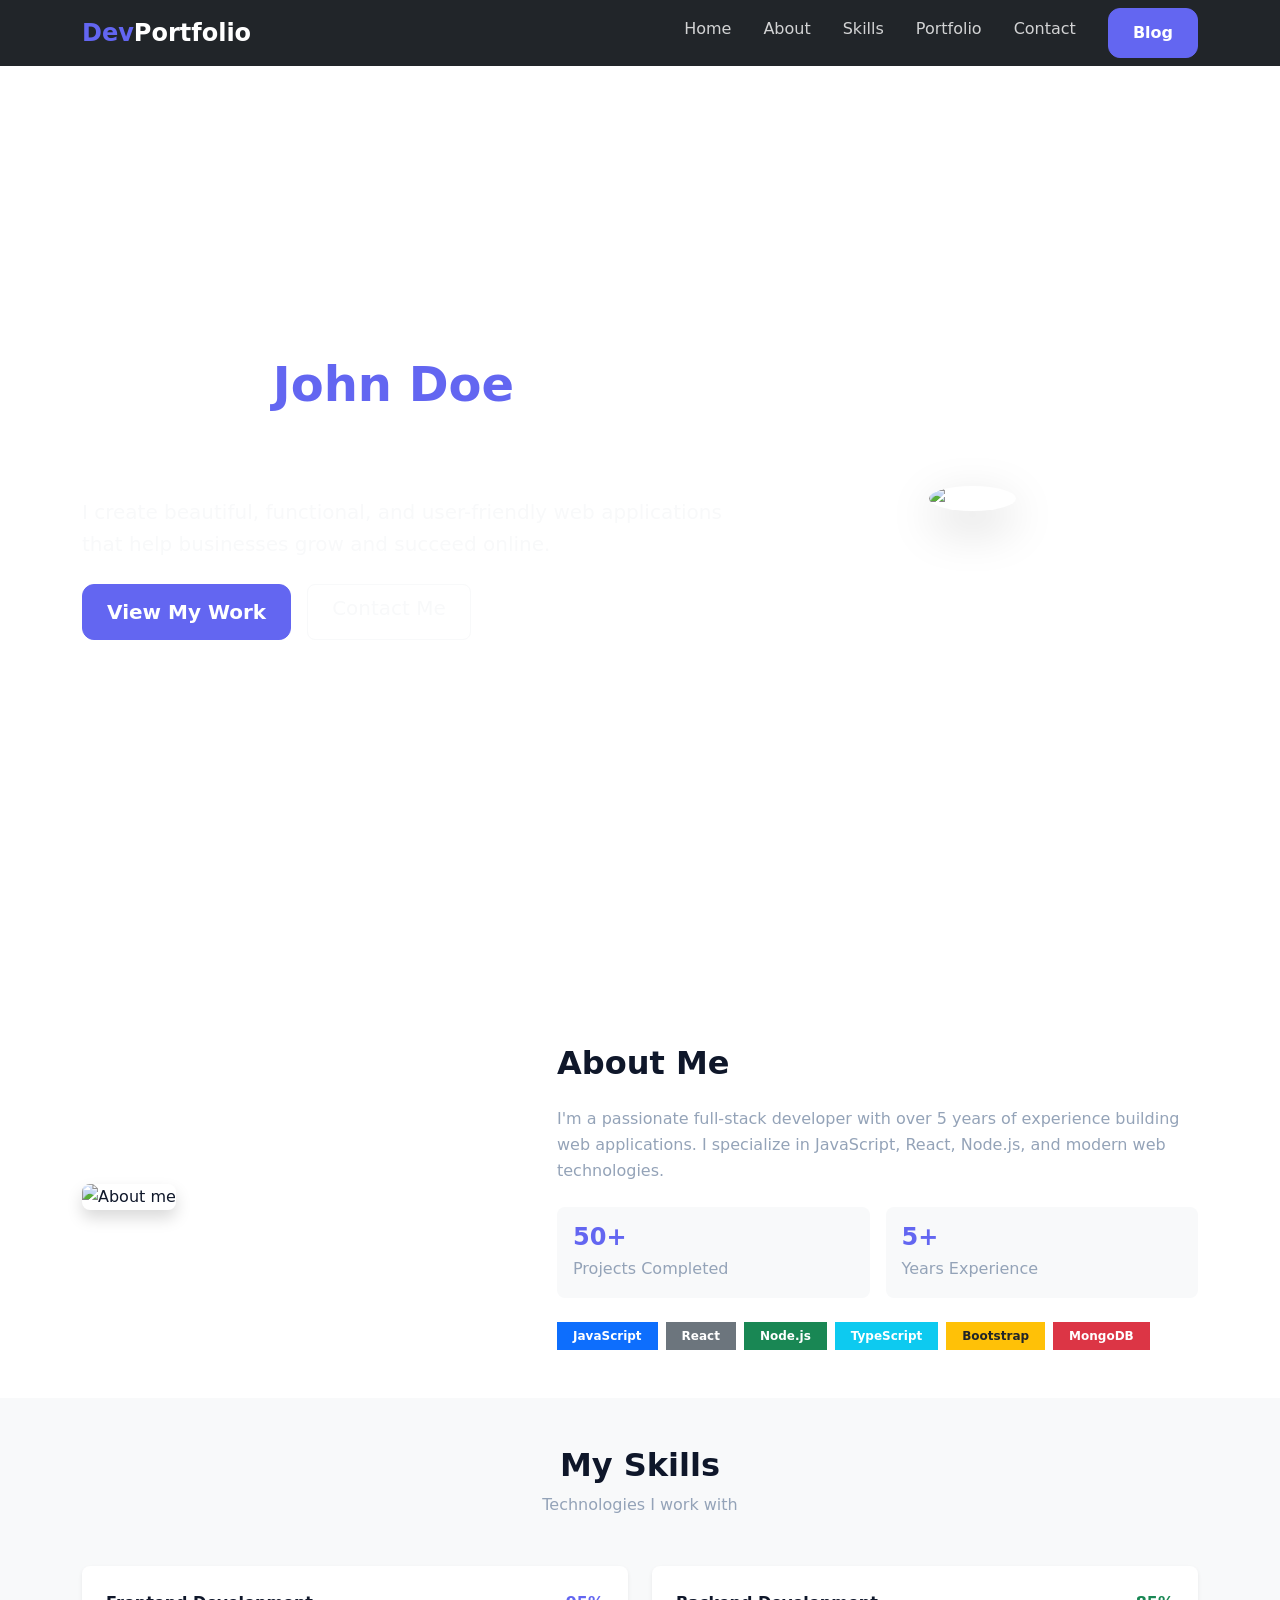
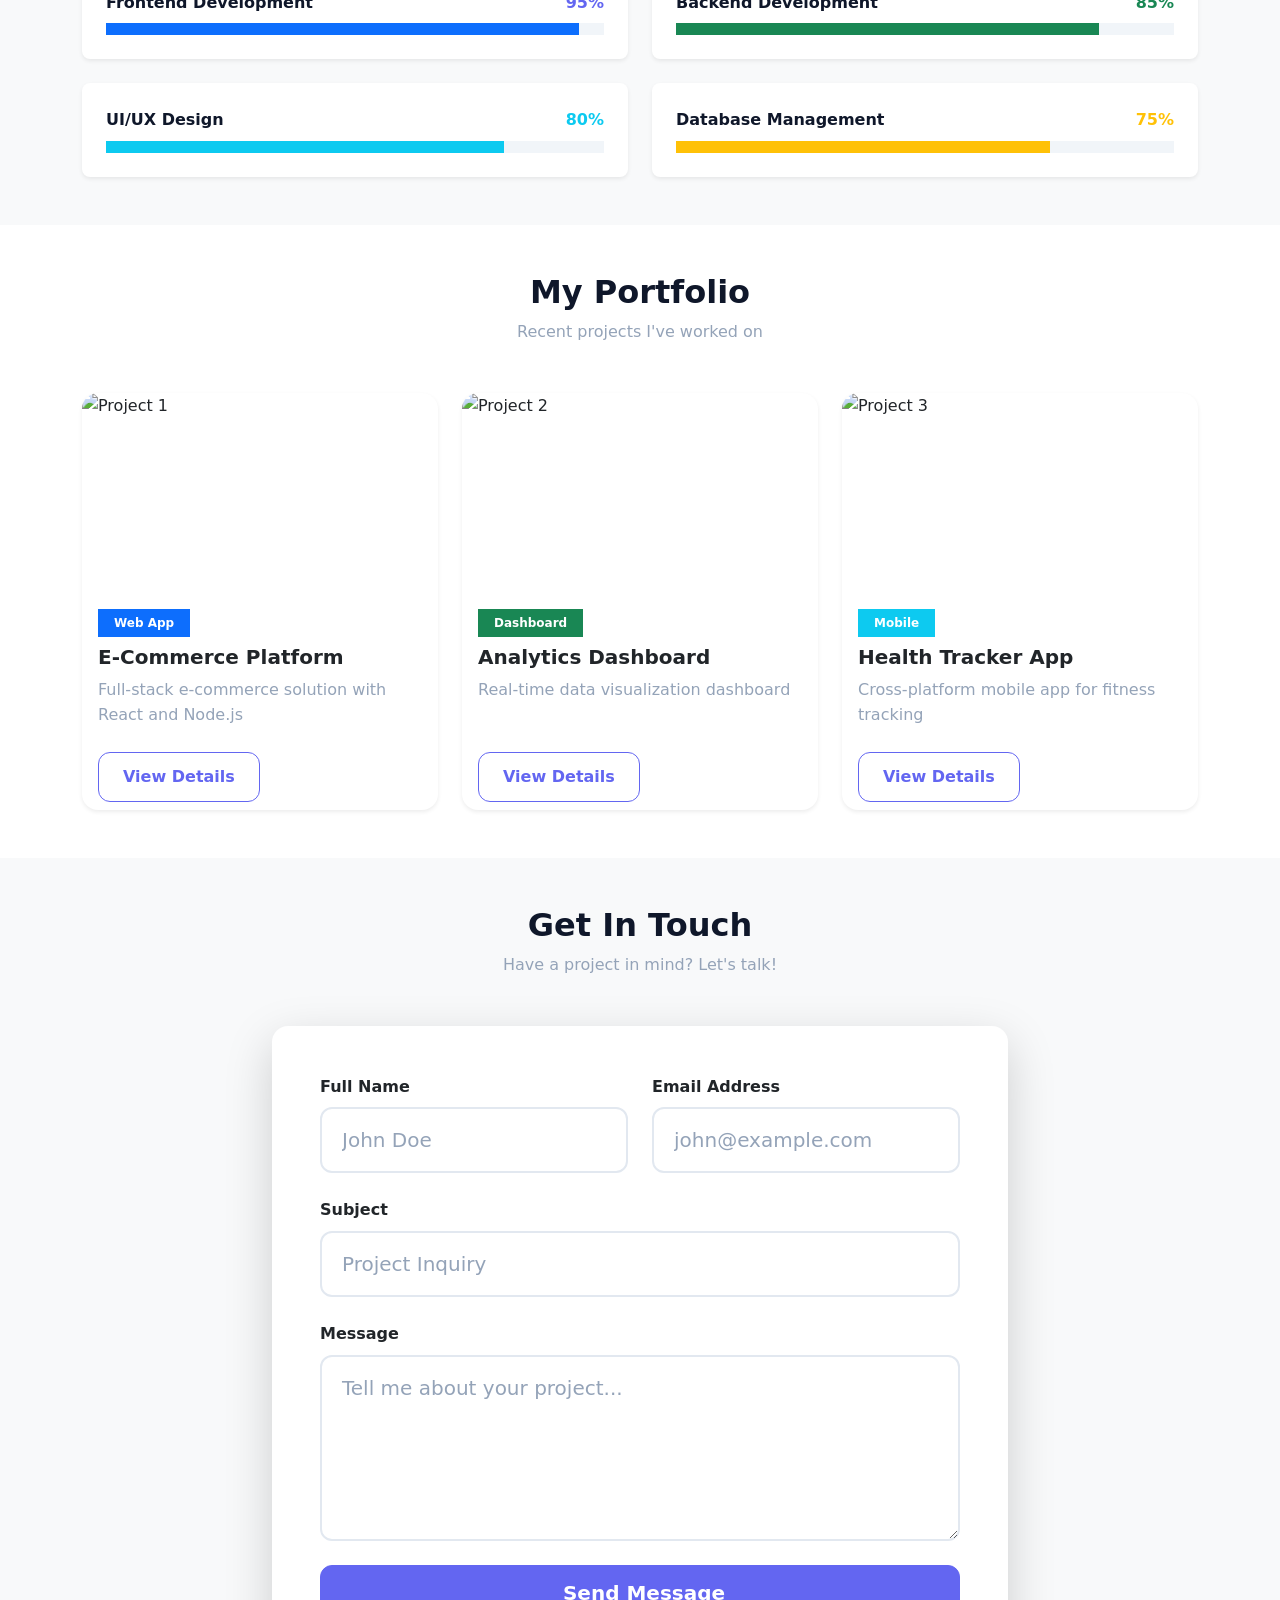
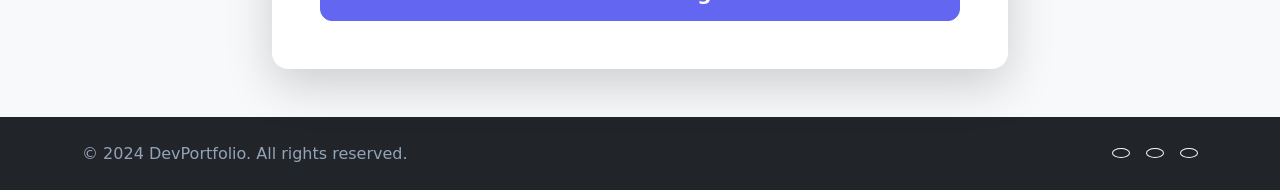
==== session_02_bootstrap/projects/portfolio_bootstrap/index.html @ 36d199d0 "[FEATURE + REFACTOR] add session 2 + refactor structure" ====
<!DOCTYPE html>
<html lang="en">
<head>
    <meta charset="UTF-8">
    <meta name="viewport" content="width=device-width, initial-scale=1.0">
    <title>Portfolio - Bootstrap Conversion</title>
    <!-- Bootstrap CSS -->
    <link href="https://cdn.jsdelivr.net/npm/bootstrap@5.3.2/dist/css/bootstrap.min.css" rel="stylesheet">
    <!-- Custom Theme -->
    <link href="css/custom-theme.css" rel="stylesheet">
</head>
<body>
    <!-- Navigation -->
    <nav class="navbar navbar-expand-lg navbar-dark bg-dark fixed-top">
        <div class="container">
            <a class="navbar-brand fw-bold" href="#">
                <span class="text-primary">Dev</span>Portfolio
            </a>
            <button class="navbar-toggler" type="button" data-bs-toggle="collapse" data-bs-target="#navbarNav">
                <span class="navbar-toggler-icon"></span>
            </button>
            <div class="collapse navbar-collapse" id="navbarNav">
                <ul class="navbar-nav ms-auto">
                    <li class="nav-item">
                        <a class="nav-link" href="#home">Home</a>
                    </li>
                    <li class="nav-item">
                        <a class="nav-link" href="#about">About</a>
                    </li>
                    <li class="nav-item">
                        <a class="nav-link" href="#skills">Skills</a>
                    </li>
                    <li class="nav-item">
                        <a class="nav-link" href="#portfolio">Portfolio</a>
                    </li>
                    <li class="nav-item">
                        <a class="nav-link" href="#contact">Contact</a>
                    </li>
                    <li class="nav-item ms-lg-3">
                        <a class="btn btn-primary" href="blog.html">Blog</a>
                    </li>
                </ul>
            </div>
        </div>
    </nav>

    <!-- Hero Section -->
    <section id="home" class="hero-section bg-gradient text-white py-5">
        <div class="container">
            <div class="row align-items-center min-vh-100">
                <div class="col-lg-7">
                    <h1 class="display-3 fw-bold mb-4">
                        Hi, I'm <span class="text-primary">John Doe</span>
                        <br>Full Stack Developer
                    </h1>
                    <p class="lead text-light mb-4">
                        I create beautiful, functional, and user-friendly web applications
                        that help businesses grow and succeed online.
                    </p>
                    <div class="d-flex gap-3 flex-wrap">
                        <a href="#portfolio" class="btn btn-primary btn-lg px-4">
                            View My Work
                        </a>
                        <a href="#contact" class="btn btn-outline-light btn-lg px-4">
                            Contact Me
                        </a>
                    </div>
                </div>
                <div class="col-lg-5 text-center mt-5 mt-lg-0">
                    <div class="hero-image-wrapper">
                        <img src="https://picsum.photos/400/400?random=20"
                             alt="John Doe" class="rounded-circle img-fluid shadow-lg">
                    </div>
                </div>
            </div>
        </div>
    </section>

    <!-- About Section -->
    <section id="about" class="py-5">
        <div class="container">
            <div class="row align-items-center">
                <div class="col-lg-5 mb-4 mb-lg-0">
                    <img src="https://picsum.photos/500/400?random=21"
                         alt="About me" class="img-fluid rounded-3 shadow">
                </div>
                <div class="col-lg-7">
                    <h2 class="display-5 fw-bold mb-4">About Me</h2>
                    <p class="text-muted mb-4">
                        I'm a passionate full-stack developer with over 5 years of experience
                        building web applications. I specialize in JavaScript, React, Node.js,
                        and modern web technologies.
                    </p>
                    <div class="row g-3 mb-4">
                        <div class="col-6">
                            <div class="p-3 bg-light rounded-3">
                                <h4 class="fw-bold text-primary mb-1">50+</h4>
                                <p class="mb-0 text-muted">Projects Completed</p>
                            </div>
                        </div>
                        <div class="col-6">
                            <div class="p-3 bg-light rounded-3">
                                <h4 class="fw-bold text-primary mb-1">5+</h4>
                                <p class="mb-0 text-muted">Years Experience</p>
                            </div>
                        </div>
                    </div>
                    <div class="d-flex flex-wrap gap-2">
                        <span class="badge bg-primary">JavaScript</span>
                        <span class="badge bg-secondary">React</span>
                        <span class="badge bg-success">Node.js</span>
                        <span class="badge bg-info">TypeScript</span>
                        <span class="badge bg-warning text-dark">Bootstrap</span>
                        <span class="badge bg-danger">MongoDB</span>
                    </div>
                </div>
            </div>
        </div>
    </section>

    <!-- Skills Section -->
    <section id="skills" class="py-5 bg-light">
        <div class="container">
            <div class="text-center mb-5">
                <h2 class="display-5 fw-bold">My Skills</h2>
                <p class="text-muted">Technologies I work with</p>
            </div>
            <div class="row g-4">
                <div class="col-md-6">
                    <div class="skill-card p-4 bg-white rounded-3 shadow-sm">
                        <div class="d-flex justify-content-between mb-2">
                            <span class="fw-semibold">Frontend Development</span>
                            <span class="text-primary fw-bold">95%</span>
                        </div>
                        <div class="progress" style="height: 12px;">
                            <div class="progress-bar bg-primary" role="progressbar" style="width: 95%;"></div>
                        </div>
                    </div>
                </div>
                <div class="col-md-6">
                    <div class="skill-card p-4 bg-white rounded-3 shadow-sm">
                        <div class="d-flex justify-content-between mb-2">
                            <span class="fw-semibold">Backend Development</span>
                            <span class="text-success fw-bold">85%</span>
                        </div>
                        <div class="progress" style="height: 12px;">
                            <div class="progress-bar bg-success" role="progressbar" style="width: 85%;"></div>
                        </div>
                    </div>
                </div>
                <div class="col-md-6">
                    <div class="skill-card p-4 bg-white rounded-3 shadow-sm">
                        <div class="d-flex justify-content-between mb-2">
                            <span class="fw-semibold">UI/UX Design</span>
                            <span class="text-info fw-bold">80%</span>
                        </div>
                        <div class="progress" style="height: 12px;">
                            <div class="progress-bar bg-info" role="progressbar" style="width: 80%;"></div>
                        </div>
                    </div>
                </div>
                <div class="col-md-6">
                    <div class="skill-card p-4 bg-white rounded-3 shadow-sm">
                        <div class="d-flex justify-content-between mb-2">
                            <span class="fw-semibold">Database Management</span>
                            <span class="text-warning fw-bold">75%</span>
                        </div>
                        <div class="progress" style="height: 12px;">
                            <div class="progress-bar bg-warning" role="progressbar" style="width: 75%;"></div>
                        </div>
                    </div>
                </div>
            </div>
        </div>
    </section>

    <!-- Portfolio Section -->
    <section id="portfolio" class="py-5">
        <div class="container">
            <div class="text-center mb-5">
                <h2 class="display-5 fw-bold">My Portfolio</h2>
                <p class="text-muted">Recent projects I've worked on</p>
            </div>
            <div class="row g-4">
                <div class="col-lg-4 col-md-6">
                    <div class="portfolio-card card h-100 border-0 shadow-sm overflow-hidden">
                        <img src="https://picsum.photos/400/250?random=22"
                             class="card-img-top" alt="Project 1">
                        <div class="card-body">
                            <span class="badge bg-primary mb-2">Web App</span>
                            <h5 class="card-title fw-bold">E-Commerce Platform</h5>
                            <p class="card-text text-muted">Full-stack e-commerce solution with React and Node.js</p>
                        </div>
                        <div class="card-footer bg-transparent border-0">
                            <a href="#" class="btn btn-outline-primary">View Details</a>
                        </div>
                    </div>
                </div>
                <div class="col-lg-4 col-md-6">
                    <div class="portfolio-card card h-100 border-0 shadow-sm overflow-hidden">
                        <img src="https://picsum.photos/400/250?random=23"
                             class="card-img-top" alt="Project 2">
                        <div class="card-body">
                            <span class="badge bg-success mb-2">Dashboard</span>
                            <h5 class="card-title fw-bold">Analytics Dashboard</h5>
                            <p class="card-text text-muted">Real-time data visualization dashboard</p>
                        </div>
                        <div class="card-footer bg-transparent border-0">
                            <a href="#" class="btn btn-outline-primary">View Details</a>
                        </div>
                    </div>
                </div>
                <div class="col-lg-4 col-md-6">
                    <div class="portfolio-card card h-100 border-0 shadow-sm overflow-hidden">
                        <img src="https://picsum.photos/400/250?random=24"
                             class="card-img-top" alt="Project 3">
                        <div class="card-body">
                            <span class="badge bg-info mb-2">Mobile</span>
                            <h5 class="card-title fw-bold">Health Tracker App</h5>
                            <p class="card-text text-muted">Cross-platform mobile app for fitness tracking</p>
                        </div>
                        <div class="card-footer bg-transparent border-0">
                            <a href="#" class="btn btn-outline-primary">View Details</a>
                        </div>
                    </div>
                </div>
            </div>
        </div>
    </section>

    <!-- Contact Section -->
    <section id="contact" class="py-5 bg-light">
        <div class="container">
            <div class="row justify-content-center">
                <div class="col-lg-8">
                    <div class="text-center mb-5">
                        <h2 class="display-5 fw-bold">Get In Touch</h2>
                        <p class="text-muted">Have a project in mind? Let's talk!</p>
                    </div>
                    <div class="card border-0 shadow-lg">
                        <div class="card-body p-5">
                            <form id="contactForm">
                                <div class="row g-4">
                                    <div class="col-md-6">
                                        <div class="form-group">
                                            <label for="name" class="form-label fw-semibold">Full Name</label>
                                            <input type="text" class="form-control form-control-lg"
                                                   id="name" placeholder="John Doe" required>
                                        </div>
                                    </div>
                                    <div class="col-md-6">
                                        <div class="form-group">
                                            <label for="email" class="form-label fw-semibold">Email Address</label>
                                            <input type="email" class="form-control form-control-lg"
                                                   id="email" placeholder="john@example.com" required>
                                        </div>
                                    </div>
                                    <div class="col-12">
                                        <div class="form-group">
                                            <label for="subject" class="form-label fw-semibold">Subject</label>
                                            <input type="text" class="form-control form-control-lg"
                                                   id="subject" placeholder="Project Inquiry" required>
                                        </div>
                                    </div>
                                    <div class="col-12">
                                        <div class="form-group">
                                            <label for="message" class="form-label fw-semibold">Message</label>
                                            <textarea class="form-control form-control-lg" id="message"
                                                      rows="5" placeholder="Tell me about your project..."
                                                      required></textarea>
                                        </div>
                                    </div>
                                    <div class="col-12">
                                        <button type="submit" class="btn btn-primary btn-lg w-100">
                                            <i class="bi bi-send me-2"></i>Send Message
                                        </button>
                                    </div>
                                </div>
                            </form>
                        </div>
                    </div>
                </div>
            </div>
        </div>
    </section>

    <!-- Footer -->
    <footer class="bg-dark text-white py-4">
        <div class="container">
            <div class="row align-items-center">
                <div class="col-md-6 text-center text-md-start mb-3 mb-md-0">
                    <p class="mb-0 text-muted">&copy; 2024 DevPortfolio. All rights reserved.</p>
                </div>
                <div class="col-md-6 text-center text-md-end">
                    <div class="d-flex justify-content-center justify-content-md-end gap-3">
                        <a href="#" class="btn btn-outline-light btn-sm rounded-circle">
                            <i class="bi bi-github"></i>
                        </a>
                        <a href="#" class="btn btn-outline-light btn-sm rounded-circle">
                            <i class="bi bi-linkedin"></i>
                        </a>
                        <a href="#" class="btn btn-outline-light btn-sm rounded-circle">
                            <i class="bi bi-twitter"></i>
                        </a>
                    </div>
                </div>
            </div>
        </div>
    </footer>

    <!-- Bootstrap JS -->
    <script src="https://cdn.jsdelivr.net/npm/bootstrap@5.3.2/dist/js/bootstrap.bundle.min.js"></script>
    <!-- Custom JS -->
    <script src="js/main.js"></script>
</body>
</html>
---- session_02_bootstrap/projects/portfolio_bootstrap/css/custom-theme.css ----
/* Custom Bootstrap Theme */
:root {
    --primary: #6366f1;
    --primary-dark: #4f46e5;
    --primary-light: rgba(99, 102, 241, 0.1);
    --secondary: #64748b;
    --success: #22c55e;
    --info: #06b6d4;
    --warning: #f59e0b;
    --danger: #ef4444;
    --light: #f8fafc;
    --dark: #0f172a;
    --body-bg: #ffffff;
    --body-color: #334155;
    --card-bg: #ffffff;
    --card-border: #e2e8f0;
    --navbar-bg: rgba(255, 255, 255, 0.95);
    --navbar-border: rgba(0, 0, 0, 0.1);
    --text-muted: #94a3b8;
    --shadow-sm: 0 1px 2px rgba(0, 0, 0, 0.05);
    --shadow-md: 0 4px 6px -1px rgba(0, 0, 0, 0.1);
    --shadow-lg: 0 10px 15px -3px rgba(0, 0, 0, 0.1);
    --shadow-xl: 0 20px 25px -5px rgba(0, 0, 0, 0.1);
    --border-radius-sm: 0.5rem;
    --border-radius: 0.75rem;
    --border-radius-lg: 1rem;
    --border-radius-xl: 1.5rem;
    --transition-fast: 0.15s ease;
    --transition-normal: 0.3s ease;
}

/* Light mode (default) */
:root[data-theme="light"],
:root {
    --bg-primary: #ffffff;
    --bg-secondary: #f8fafc;
    --bg-tertiary: #f1f5f9;
    --text-primary: #0f172a;
    --text-secondary: #475569;
    --accent-color: #6366f1;
    --accent-hover: #4f46e5;
    --accent-light: rgba(99, 102, 241, 0.1);
    --card-bg: #ffffff;
    --card-border: #e2e8f0;
    --border-color: #e2e8f0;
    --navbar-bg: rgba(255, 255, 255, 0.98);
    --navbar-border: rgba(0, 0, 0, 0.05);
    --overlay-bg: rgba(15, 23, 42, 0.85);
    --error-color: #ef4444;
    --success-color: #22c55e;
    --warning-color: #f59e0b;
}

/* Dark mode */
:root[data-theme="dark"] {
    --bg-primary: #0f172a;
    --bg-secondary: #1e293b;
    --bg-tertiary: #334155;
    --text-primary: #f8fafc;
    --text-secondary: #cbd5e1;
    --accent-color: #818cf8;
    --accent-hover: #6366f1;
    --accent-light: rgba(129, 140, 248, 0.15);
    --card-bg: #1e293b;
    --card-border: #334155;
    --border-color: #334155;
    --navbar-bg: rgba(15, 23, 42, 0.98);
    --navbar-border: rgba(255, 255, 255, 0.05);
    --overlay-bg: rgba(0, 0, 0, 0.85);
}

/* Base Styles */
* {
    margin: 0;
    padding: 0;
    box-sizing: border-box;
}

html {
    scroll-behavior: smooth;
}

body {
    background-color: var(--bg-primary);
    color: var(--text-primary);
    font-family: 'Segoe UI', system-ui, -apple-system, sans-serif;
    line-height: 1.6;
    transition: background-color var(--transition-normal), color var(--transition-normal);
}

a {
    color: var(--accent-color);
    text-decoration: none;
    transition: color var(--transition-fast);
}

a:hover {
    color: var(--accent-hover);
}

/* Typography */
.display-3 {
    font-size: 3rem;
}

.display-4 {
    font-size: 2.5rem;
}

.display-5 {
    font-size: 2rem;
}

/* Background Gradient */
.bg-gradient {
    background: linear-gradient(135deg, var(--bg-secondary) 0%, var(--bg-tertiary) 100%);
}

.bg-gradient-dark {
    background: linear-gradient(135deg, var(--dark) 0%, #1e293b 100%);
}

/* Cards */
.card {
    background-color: var(--card-bg);
    border: 1px solid var(--card-border);
    border-radius: var(--border-radius-lg);
    transition: transform var(--transition-normal), box-shadow var(--transition-normal), background-color var(--transition-normal);
}

.card:hover {
    transform: translateY(-3px);
    box-shadow: var(--shadow-lg);
}

/* Buttons */
.btn-primary {
    background-color: var(--accent-color);
    border-color: var(--accent-color);
    color: white;
    font-weight: 600;
    padding: 0.75rem 1.5rem;
    border-radius: var(--border-radius);
    transition: all var(--transition-normal);
}

.btn-primary:hover {
    background-color: var(--accent-hover);
    border-color: var(--accent-hover);
    color: white;
    transform: translateY(-2px);
    box-shadow: var(--shadow-md);
}

.btn-outline-primary {
    color: var(--accent-color);
    border-color: var(--accent-color);
    font-weight: 600;
    padding: 0.75rem 1.5rem;
    border-radius: var(--border-radius);
    transition: all var(--transition-normal);
}

.btn-outline-primary:hover {
    background-color: var(--accent-color);
    border-color: var(--accent-color);
    color: white;
    transform: translateY(-2px);
}

/* Form Controls */
.form-control,
.form-control-lg {
    background-color: var(--bg-primary);
    border: 2px solid var(--border-color);
    color: var(--text-primary);
    border-radius: var(--border-radius);
    padding: 1rem 1.25rem;
    transition: all var(--transition-normal);
}

.form-control:focus,
.form-control-lg:focus {
    border-color: var(--accent-color);
    box-shadow: 0 0 0 4px var(--accent-light);
    outline: none;
}

.form-control::placeholder {
    color: var(--text-muted);
}

/* Progress Bars */
.progress {
    background-color: var(--bg-tertiary);
    border-radius: var(--border-radius-full);
    overflow: hidden;
}

.progress-bar {
    background-color: var(--accent-color);
    transition: width 1s ease-out;
}

/* Badges */
.badge {
    font-weight: 600;
    padding: 0.5rem 1rem;
    border-radius: var(--border-radius-full);
}

/* Navbar */
.navbar-dark .navbar-nav .nav-link {
    color: rgba(255, 255, 255, 0.8);
    font-weight: 500;
    padding: 0.5rem 1rem;
    border-radius: var(--border-radius);
    transition: all var(--transition-fast);
}

.navbar-dark .navbar-nav .nav-link:hover,
.navbar-dark .navbar-nav .nav-link.active {
    color: white;
    background-color: var(--accent-color);
}

.navbar-dark .navbar-brand {
    font-size: 1.5rem;
    font-weight: 700;
}

.navbar-dark .navbar-brand .text-primary {
    color: var(--accent-color) !important;
}

/* Portfolio Card */
.portfolio-card .card-img-top {
    height: 200px;
    object-fit: cover;
    transition: transform 0.4s ease;
}

.portfolio-card:hover .card-img-top {
    transform: scale(1.05);
}

/* Skill Card */
.skill-card {
    transition: transform var(--transition-normal), box-shadow var(--transition-normal);
}

.skill-card:hover {
    transform: translateY(-3px);
    box-shadow: var(--shadow-md);
}

/* Footer */
footer {
    background-color: var(--dark);
    color: white;
}

/* Text Colors */
.text-primary {
    color: var(--accent-color) !important;
}

.text-muted {
    color: var(--text-muted) !important;
}

/* Shadows */
.shadow-sm {
    box-shadow: var(--shadow-sm);
}

.shadow-lg {
    box-shadow: var(--shadow-lg);
}

/* Border Radius */
.rounded-3 {
    border-radius: var(--border-radius-lg);
}

.rounded-4 {
    border-radius: var(--border-radius-xl);
}

/* Hover Background */
.hover-bg:hover {
    background-color: var(--accent-light);
}

/* Responsive Typography */
@media (max-width: 768px) {
    .display-3 {
        font-size: 2.5rem;
    }

    .display-4 {
        font-size: 2rem;
    }

    .display-5 {
        font-size: 1.75rem;
    }
}
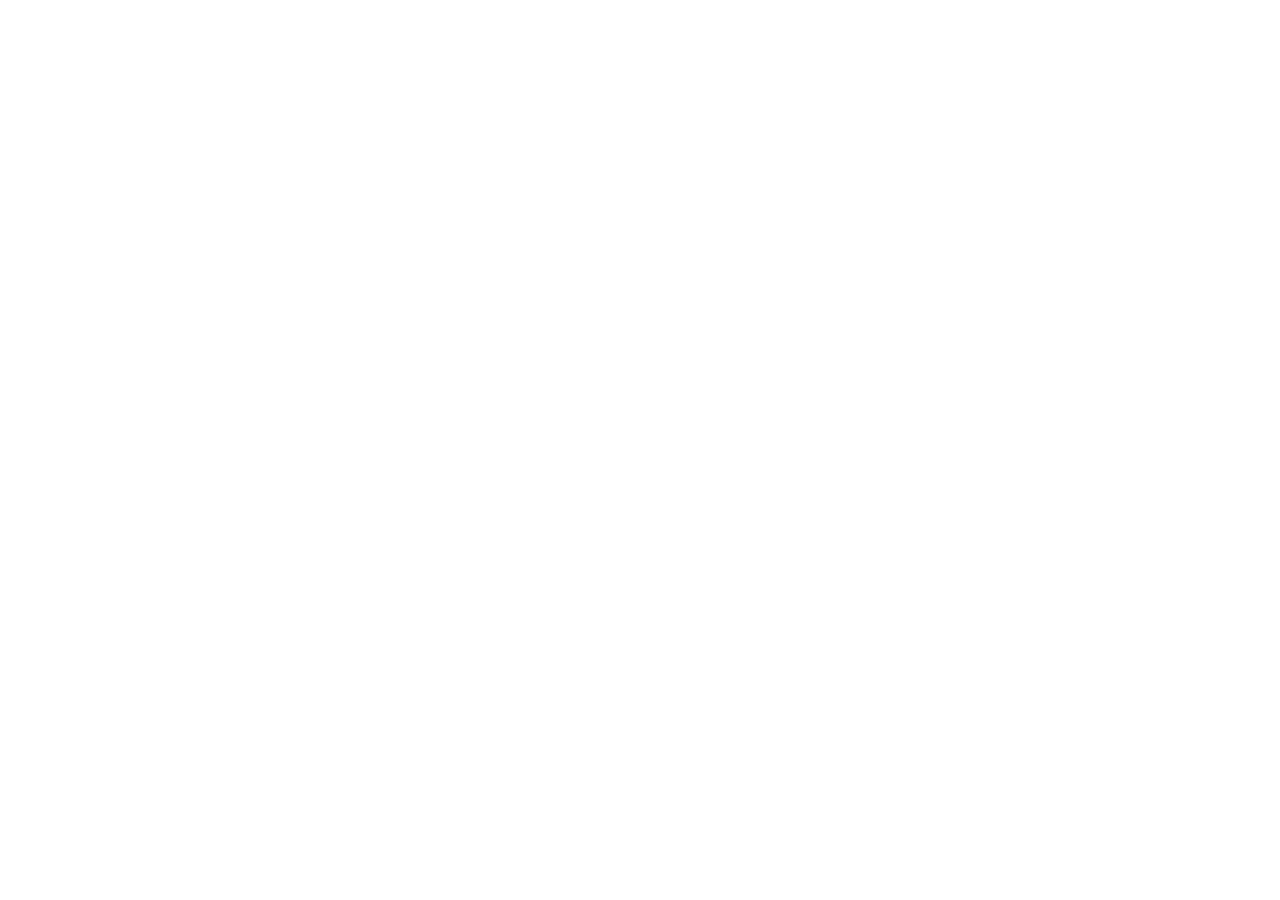
==== commit 5fa70189: "[BOOTSTRAP] Add Bootstrap CDN and initial setup" ====
--- a/session_02_bootstrap/projects/portfolio_bootstrap/index.html
+++ b/session_02_bootstrap/projects/portfolio_bootstrap/index.html
@@ -1,316 +1,17 @@
 <!DOCTYPE html>
 <html lang="en">
+
 <head>
     <meta charset="UTF-8">
     <meta name="viewport" content="width=device-width, initial-scale=1.0">
-    <title>Portfolio - Bootstrap Conversion</title>
-    <!-- Bootstrap CSS -->
+    <title>My Portfolio</title>
     <link href="https://cdn.jsdelivr.net/npm/bootstrap@5.3.2/dist/css/bootstrap.min.css" rel="stylesheet">
-    <!-- Custom Theme -->
-    <link href="css/custom-theme.css" rel="stylesheet">
+    <link href="https://cdn.jsdelivr.net/npm/bootstrap-icons@1.11.0/font/bootstrap-icons.css" rel="stylesheet">
 </head>
+
 <body>
-    <!-- Navigation -->
-    <nav class="navbar navbar-expand-lg navbar-dark bg-dark fixed-top">
-        <div class="container">
-            <a class="navbar-brand fw-bold" href="#">
-                <span class="text-primary">Dev</span>Portfolio
-            </a>
-            <button class="navbar-toggler" type="button" data-bs-toggle="collapse" data-bs-target="#navbarNav">
-                <span class="navbar-toggler-icon"></span>
-            </button>
-            <div class="collapse navbar-collapse" id="navbarNav">
-                <ul class="navbar-nav ms-auto">
-                    <li class="nav-item">
-                        <a class="nav-link" href="#home">Home</a>
-                    </li>
-                    <li class="nav-item">
-                        <a class="nav-link" href="#about">About</a>
-                    </li>
-                    <li class="nav-item">
-                        <a class="nav-link" href="#skills">Skills</a>
-                    </li>
-                    <li class="nav-item">
-                        <a class="nav-link" href="#portfolio">Portfolio</a>
-                    </li>
-                    <li class="nav-item">
-                        <a class="nav-link" href="#contact">Contact</a>
-                    </li>
-                    <li class="nav-item ms-lg-3">
-                        <a class="btn btn-primary" href="blog.html">Blog</a>
-                    </li>
-                </ul>
-            </div>
-        </div>
-    </nav>
 
-    <!-- Hero Section -->
-    <section id="home" class="hero-section bg-gradient text-white py-5">
-        <div class="container">
-            <div class="row align-items-center min-vh-100">
-                <div class="col-lg-7">
-                    <h1 class="display-3 fw-bold mb-4">
-                        Hi, I'm <span class="text-primary">John Doe</span>
-                        <br>Full Stack Developer
-                    </h1>
-                    <p class="lead text-light mb-4">
-                        I create beautiful, functional, and user-friendly web applications
-                        that help businesses grow and succeed online.
-                    </p>
-                    <div class="d-flex gap-3 flex-wrap">
-                        <a href="#portfolio" class="btn btn-primary btn-lg px-4">
-                            View My Work
-                        </a>
-                        <a href="#contact" class="btn btn-outline-light btn-lg px-4">
-                            Contact Me
-                        </a>
-                    </div>
-                </div>
-                <div class="col-lg-5 text-center mt-5 mt-lg-0">
-                    <div class="hero-image-wrapper">
-                        <img src="https://picsum.photos/400/400?random=20"
-                             alt="John Doe" class="rounded-circle img-fluid shadow-lg">
-                    </div>
-                </div>
-            </div>
-        </div>
-    </section>
+    <script src="https://cdn.jsdelivr.net/npm/bootstrap@5.3.2/dist/js/bootstrap.bundle.min.js"></script>
+</body>
 
-    <!-- About Section -->
-    <section id="about" class="py-5">
-        <div class="container">
-            <div class="row align-items-center">
-                <div class="col-lg-5 mb-4 mb-lg-0">
-                    <img src="https://picsum.photos/500/400?random=21"
-                         alt="About me" class="img-fluid rounded-3 shadow">
-                </div>
-                <div class="col-lg-7">
-                    <h2 class="display-5 fw-bold mb-4">About Me</h2>
-                    <p class="text-muted mb-4">
-                        I'm a passionate full-stack developer with over 5 years of experience
-                        building web applications. I specialize in JavaScript, React, Node.js,
-                        and modern web technologies.
-                    </p>
-                    <div class="row g-3 mb-4">
-                        <div class="col-6">
-                            <div class="p-3 bg-light rounded-3">
-                                <h4 class="fw-bold text-primary mb-1">50+</h4>
-                                <p class="mb-0 text-muted">Projects Completed</p>
-                            </div>
-                        </div>
-                        <div class="col-6">
-                            <div class="p-3 bg-light rounded-3">
-                                <h4 class="fw-bold text-primary mb-1">5+</h4>
-                                <p class="mb-0 text-muted">Years Experience</p>
-                            </div>
-                        </div>
-                    </div>
-                    <div class="d-flex flex-wrap gap-2">
-                        <span class="badge bg-primary">JavaScript</span>
-                        <span class="badge bg-secondary">React</span>
-                        <span class="badge bg-success">Node.js</span>
-                        <span class="badge bg-info">TypeScript</span>
-                        <span class="badge bg-warning text-dark">Bootstrap</span>
-                        <span class="badge bg-danger">MongoDB</span>
-                    </div>
-                </div>
-            </div>
-        </div>
-    </section>
-
-    <!-- Skills Section -->
-    <section id="skills" class="py-5 bg-light">
-        <div class="container">
-            <div class="text-center mb-5">
-                <h2 class="display-5 fw-bold">My Skills</h2>
-                <p class="text-muted">Technologies I work with</p>
-            </div>
-            <div class="row g-4">
-                <div class="col-md-6">
-                    <div class="skill-card p-4 bg-white rounded-3 shadow-sm">
-                        <div class="d-flex justify-content-between mb-2">
-                            <span class="fw-semibold">Frontend Development</span>
-                            <span class="text-primary fw-bold">95%</span>
-                        </div>
-                        <div class="progress" style="height: 12px;">
-                            <div class="progress-bar bg-primary" role="progressbar" style="width: 95%;"></div>
-                        </div>
-                    </div>
-                </div>
-                <div class="col-md-6">
-                    <div class="skill-card p-4 bg-white rounded-3 shadow-sm">
-                        <div class="d-flex justify-content-between mb-2">
-                            <span class="fw-semibold">Backend Development</span>
-                            <span class="text-success fw-bold">85%</span>
-                        </div>
-                        <div class="progress" style="height: 12px;">
-                            <div class="progress-bar bg-success" role="progressbar" style="width: 85%;"></div>
-                        </div>
-                    </div>
-                </div>
-                <div class="col-md-6">
-                    <div class="skill-card p-4 bg-white rounded-3 shadow-sm">
-                        <div class="d-flex justify-content-between mb-2">
-                            <span class="fw-semibold">UI/UX Design</span>
-                            <span class="text-info fw-bold">80%</span>
-                        </div>
-                        <div class="progress" style="height: 12px;">
-                            <div class="progress-bar bg-info" role="progressbar" style="width: 80%;"></div>
-                        </div>
-                    </div>
-                </div>
-                <div class="col-md-6">
-                    <div class="skill-card p-4 bg-white rounded-3 shadow-sm">
-                        <div class="d-flex justify-content-between mb-2">
-                            <span class="fw-semibold">Database Management</span>
-                            <span class="text-warning fw-bold">75%</span>
-                        </div>
-                        <div class="progress" style="height: 12px;">
-                            <div class="progress-bar bg-warning" role="progressbar" style="width: 75%;"></div>
-                        </div>
-                    </div>
-                </div>
-            </div>
-        </div>
-    </section>
-
-    <!-- Portfolio Section -->
-    <section id="portfolio" class="py-5">
-        <div class="container">
-            <div class="text-center mb-5">
-                <h2 class="display-5 fw-bold">My Portfolio</h2>
-                <p class="text-muted">Recent projects I've worked on</p>
-            </div>
-            <div class="row g-4">
-                <div class="col-lg-4 col-md-6">
-                    <div class="portfolio-card card h-100 border-0 shadow-sm overflow-hidden">
-                        <img src="https://picsum.photos/400/250?random=22"
-                             class="card-img-top" alt="Project 1">
-                        <div class="card-body">
-                            <span class="badge bg-primary mb-2">Web App</span>
-                            <h5 class="card-title fw-bold">E-Commerce Platform</h5>
-                            <p class="card-text text-muted">Full-stack e-commerce solution with React and Node.js</p>
-                        </div>
-                        <div class="card-footer bg-transparent border-0">
-                            <a href="#" class="btn btn-outline-primary">View Details</a>
-                        </div>
-                    </div>
-                </div>
-                <div class="col-lg-4 col-md-6">
-                    <div class="portfolio-card card h-100 border-0 shadow-sm overflow-hidden">
-                        <img src="https://picsum.photos/400/250?random=23"
-                             class="card-img-top" alt="Project 2">
-                        <div class="card-body">
-                            <span class="badge bg-success mb-2">Dashboard</span>
-                            <h5 class="card-title fw-bold">Analytics Dashboard</h5>
-                            <p class="card-text text-muted">Real-time data visualization dashboard</p>
-                        </div>
-                        <div class="card-footer bg-transparent border-0">
-                            <a href="#" class="btn btn-outline-primary">View Details</a>
-                        </div>
-                    </div>
-                </div>
-                <div class="col-lg-4 col-md-6">
-                    <div class="portfolio-card card h-100 border-0 shadow-sm overflow-hidden">
-                        <img src="https://picsum.photos/400/250?random=24"
-                             class="card-img-top" alt="Project 3">
-                        <div class="card-body">
-                            <span class="badge bg-info mb-2">Mobile</span>
-                            <h5 class="card-title fw-bold">Health Tracker App</h5>
-                            <p class="card-text text-muted">Cross-platform mobile app for fitness tracking</p>
-                        </div>
-                        <div class="card-footer bg-transparent border-0">
-                            <a href="#" class="btn btn-outline-primary">View Details</a>
-                        </div>
-                    </div>
-                </div>
-            </div>
-        </div>
-    </section>
-
-    <!-- Contact Section -->
-    <section id="contact" class="py-5 bg-light">
-        <div class="container">
-            <div class="row justify-content-center">
-                <div class="col-lg-8">
-                    <div class="text-center mb-5">
-                        <h2 class="display-5 fw-bold">Get In Touch</h2>
-                        <p class="text-muted">Have a project in mind? Let's talk!</p>
-                    </div>
-                    <div class="card border-0 shadow-lg">
-                        <div class="card-body p-5">
-                            <form id="contactForm">
-                                <div class="row g-4">
-                                    <div class="col-md-6">
-                                        <div class="form-group">
-                                            <label for="name" class="form-label fw-semibold">Full Name</label>
-                                            <input type="text" class="form-control form-control-lg"
-                                                   id="name" placeholder="John Doe" required>
-                                        </div>
-                                    </div>
-                                    <div class="col-md-6">
-                                        <div class="form-group">
-                                            <label for="email" class="form-label fw-semibold">Email Address</label>
-                                            <input type="email" class="form-control form-control-lg"
-                                                   id="email" placeholder="john@example.com" required>
-                                        </div>
-                                    </div>
-                                    <div class="col-12">
-                                        <div class="form-group">
-                                            <label for="subject" class="form-label fw-semibold">Subject</label>
-                                            <input type="text" class="form-control form-control-lg"
-                                                   id="subject" placeholder="Project Inquiry" required>
-                                        </div>
-                                    </div>
-                                    <div class="col-12">
-                                        <div class="form-group">
-                                            <label for="message" class="form-label fw-semibold">Message</label>
-                                            <textarea class="form-control form-control-lg" id="message"
-                                                      rows="5" placeholder="Tell me about your project..."
-                                                      required></textarea>
-                                        </div>
-                                    </div>
-                                    <div class="col-12">
-                                        <button type="submit" class="btn btn-primary btn-lg w-100">
-                                            <i class="bi bi-send me-2"></i>Send Message
-                                        </button>
-                                    </div>
-                                </div>
-                            </form>
-                        </div>
-                    </div>
-                </div>
-            </div>
-        </div>
-    </section>
-
-    <!-- Footer -->
-    <footer class="bg-dark text-white py-4">
-        <div class="container">
-            <div class="row align-items-center">
-                <div class="col-md-6 text-center text-md-start mb-3 mb-md-0">
-                    <p class="mb-0 text-muted">&copy; 2024 DevPortfolio. All rights reserved.</p>
-                </div>
-                <div class="col-md-6 text-center text-md-end">
-                    <div class="d-flex justify-content-center justify-content-md-end gap-3">
-                        <a href="#" class="btn btn-outline-light btn-sm rounded-circle">
-                            <i class="bi bi-github"></i>
-                        </a>
-                        <a href="#" class="btn btn-outline-light btn-sm rounded-circle">
-                            <i class="bi bi-linkedin"></i>
-                        </a>
-                        <a href="#" class="btn btn-outline-light btn-sm rounded-circle">
-                            <i class="bi bi-twitter"></i>
-                        </a>
-                    </div>
-                </div>
-            </div>
-        </div>
-    </footer>
-
-    <!-- Bootstrap JS -->
-    <script src="https://cdn.jsdelivr.net/npm/bootstrap@5.3.2/dist/js/bootstrap.bundle.min.js"></script>
-    <!-- Custom JS -->
-    <script src="js/main.js"></script>
-</body>
 </html>
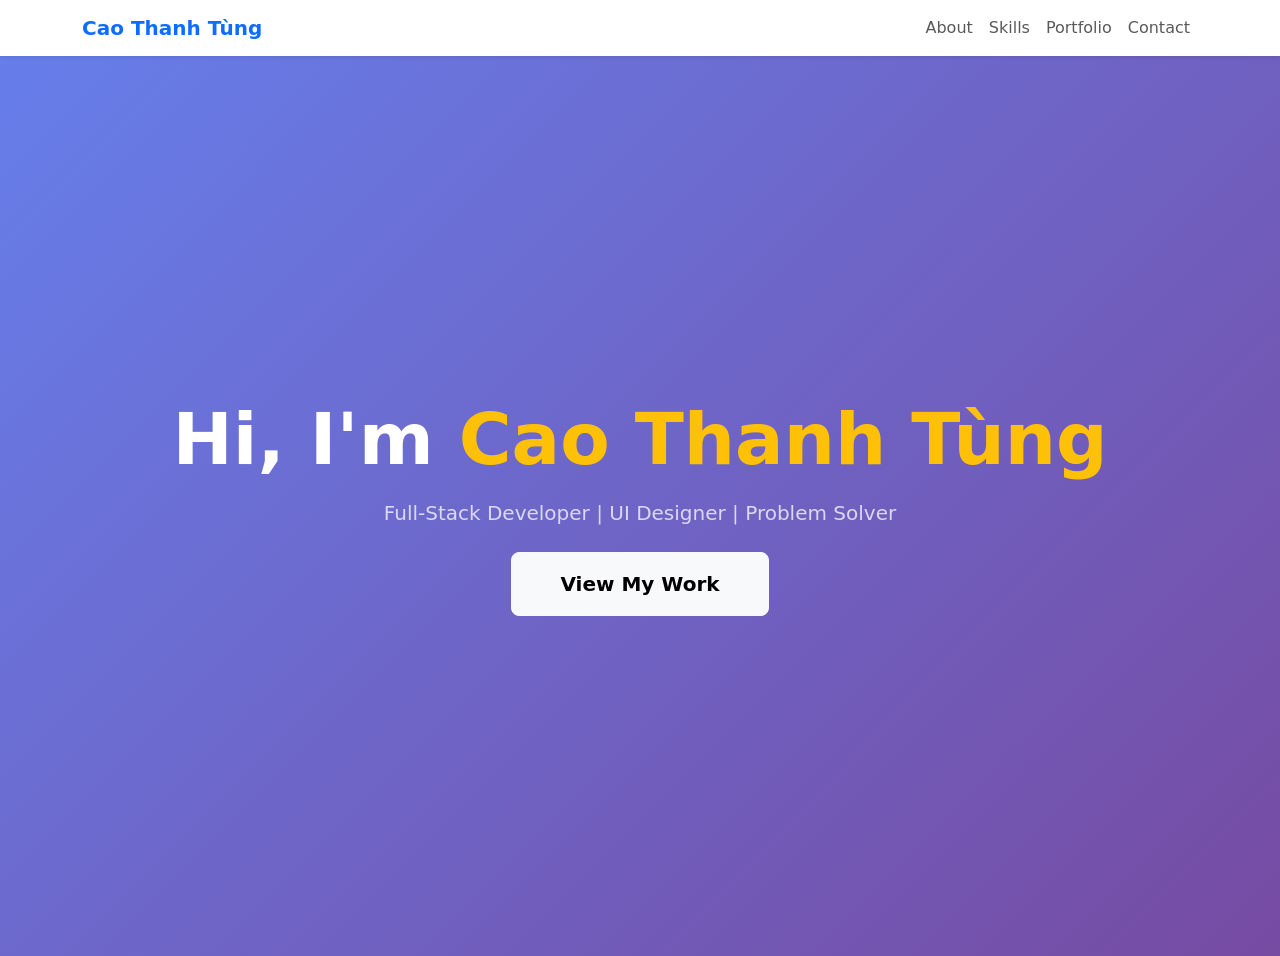
==== commit f9904c8d: "[STYLE] Apply Bootstrap typography utilities" ====
--- a/session_02_bootstrap/projects/portfolio_bootstrap/index.html
+++ b/session_02_bootstrap/projects/portfolio_bootstrap/index.html
@@ -10,6 +10,38 @@
 </head>
 
 <body>
+    <!-- Header: Logo + Nav links -->
+    <nav class="navbar navbar-expand-lg navbar-light bg-white sticky-top shadow-sm">
+        <div class="container">
+            <a class="navbar-brand fw-bold text-primary" href="#">Cao Thanh Tùng</a>
+            <button class="navbar-toggler" type="button" data-bs-toggle="collapse" data-bs-target="#navbarNav"
+                aria-controls="navbarNav" aria-expanded="false" aria-label="Toggle navigation">
+                <span class="navbar-toggler-icon"></span>
+            </button>
+            <div class="collapse navbar-collapse" id="navbarNav">
+                <ul class="navbar-nav ms-auto">
+                    <li class="nav-item"><a class="nav-link" href="#about">About</a></li>
+                    <li class="nav-item"><a class="nav-link" href="#skills">Skills</a></li>
+                    <li class="nav-item"><a class="nav-link" href="#portfolio">Portfolio</a></li>
+                    <li class="nav-item"><a class="nav-link" href="#contact">Contact</a></li>
+                </ul>
+            </div>
+        </div>
+    </nav>
+    <!-- Hero: Title + Subtitle + CTA Button -->
+    <section class="min-vh-100 d-flex align-items-center justify-content-center text-center text-white"
+        style="background: linear-gradient(135deg, #667eea 0%, #764ba2 100%);">
+        <div class="container">
+            <h1 class="display-2 fw-bold mb-3">
+                Hi, I'm <span class="text-warning">Cao Thanh Tùng</span>
+            </h1>
+            <p class="lead mb-4 opacity-75">Full-Stack Developer | UI Designer | Problem Solver</p>
+            <a href="#portfolio" class="btn btn-light btn-lg px-5 py-3 fw-semibold">
+                View My Work 
+            </a>
+        </div>
+    </section>
+
 
     <script src="https://cdn.jsdelivr.net/npm/bootstrap@5.3.2/dist/js/bootstrap.bundle.min.js"></script>
 </body>
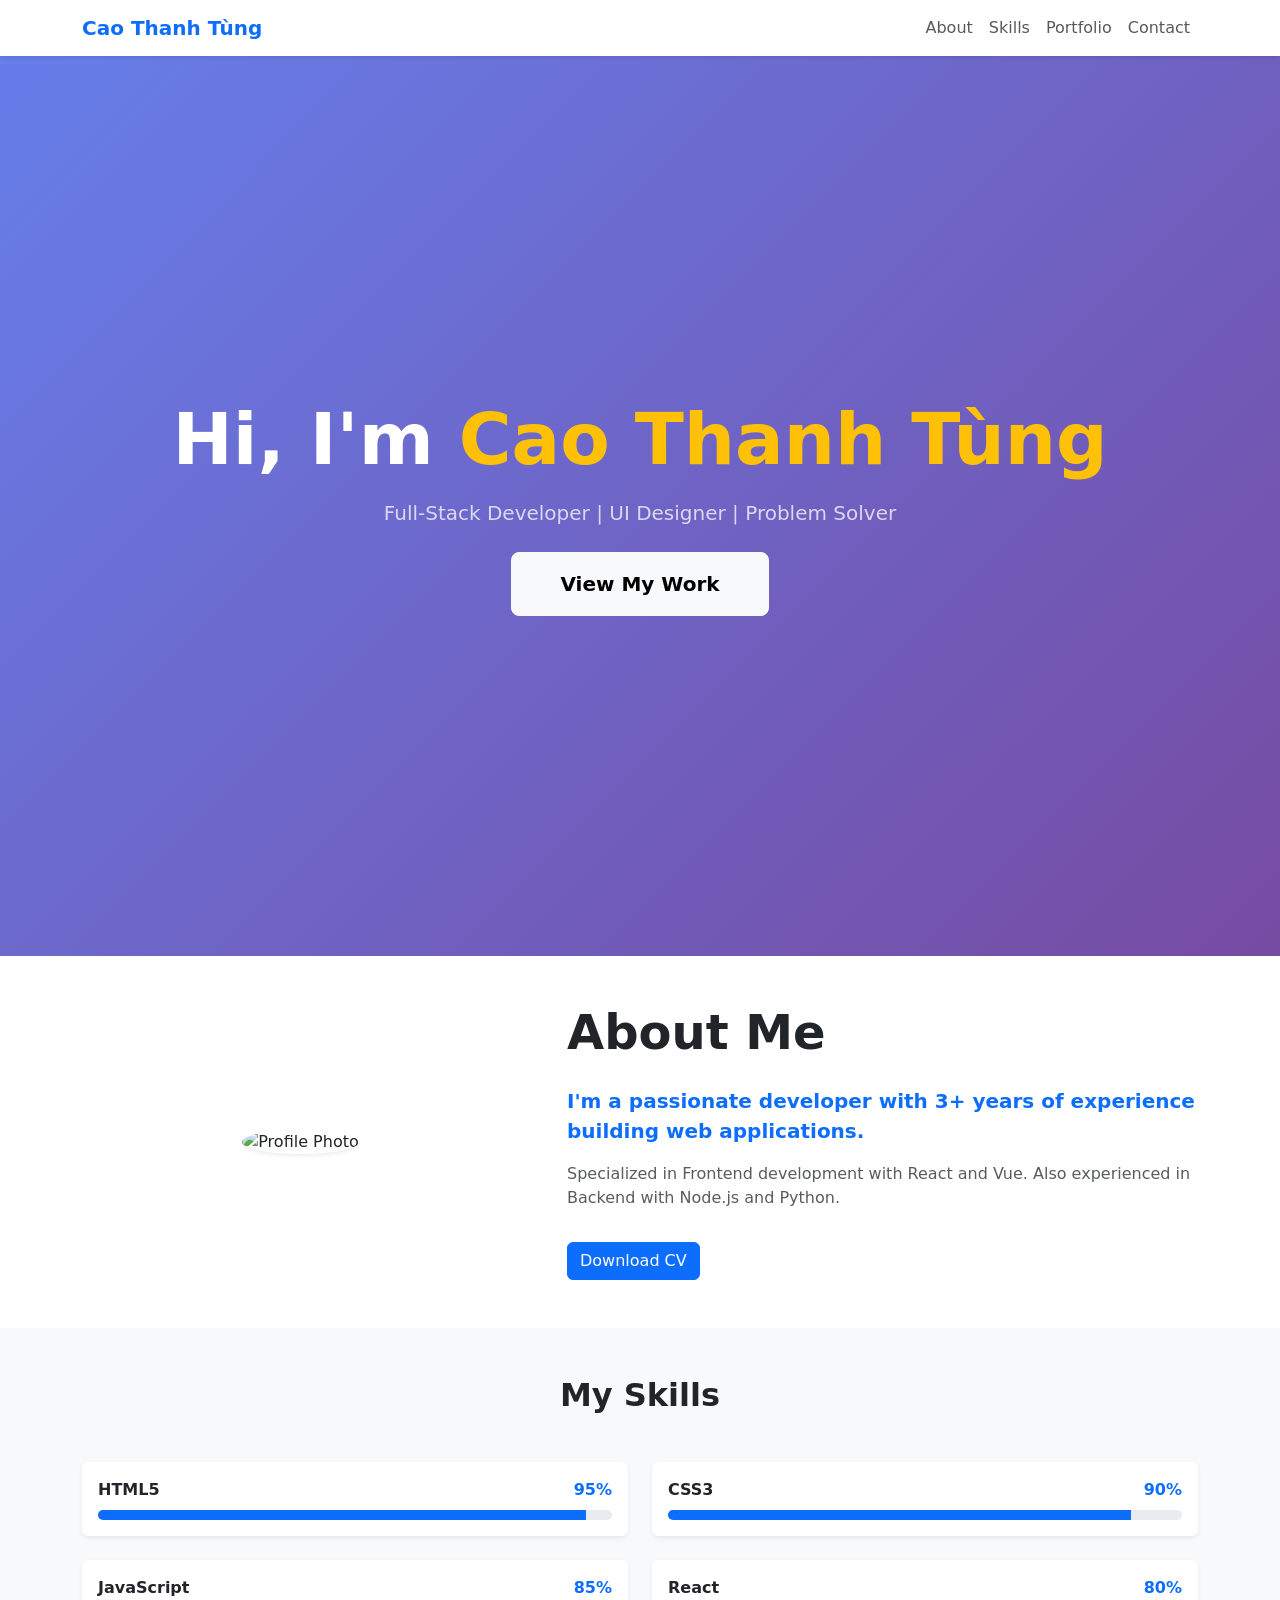
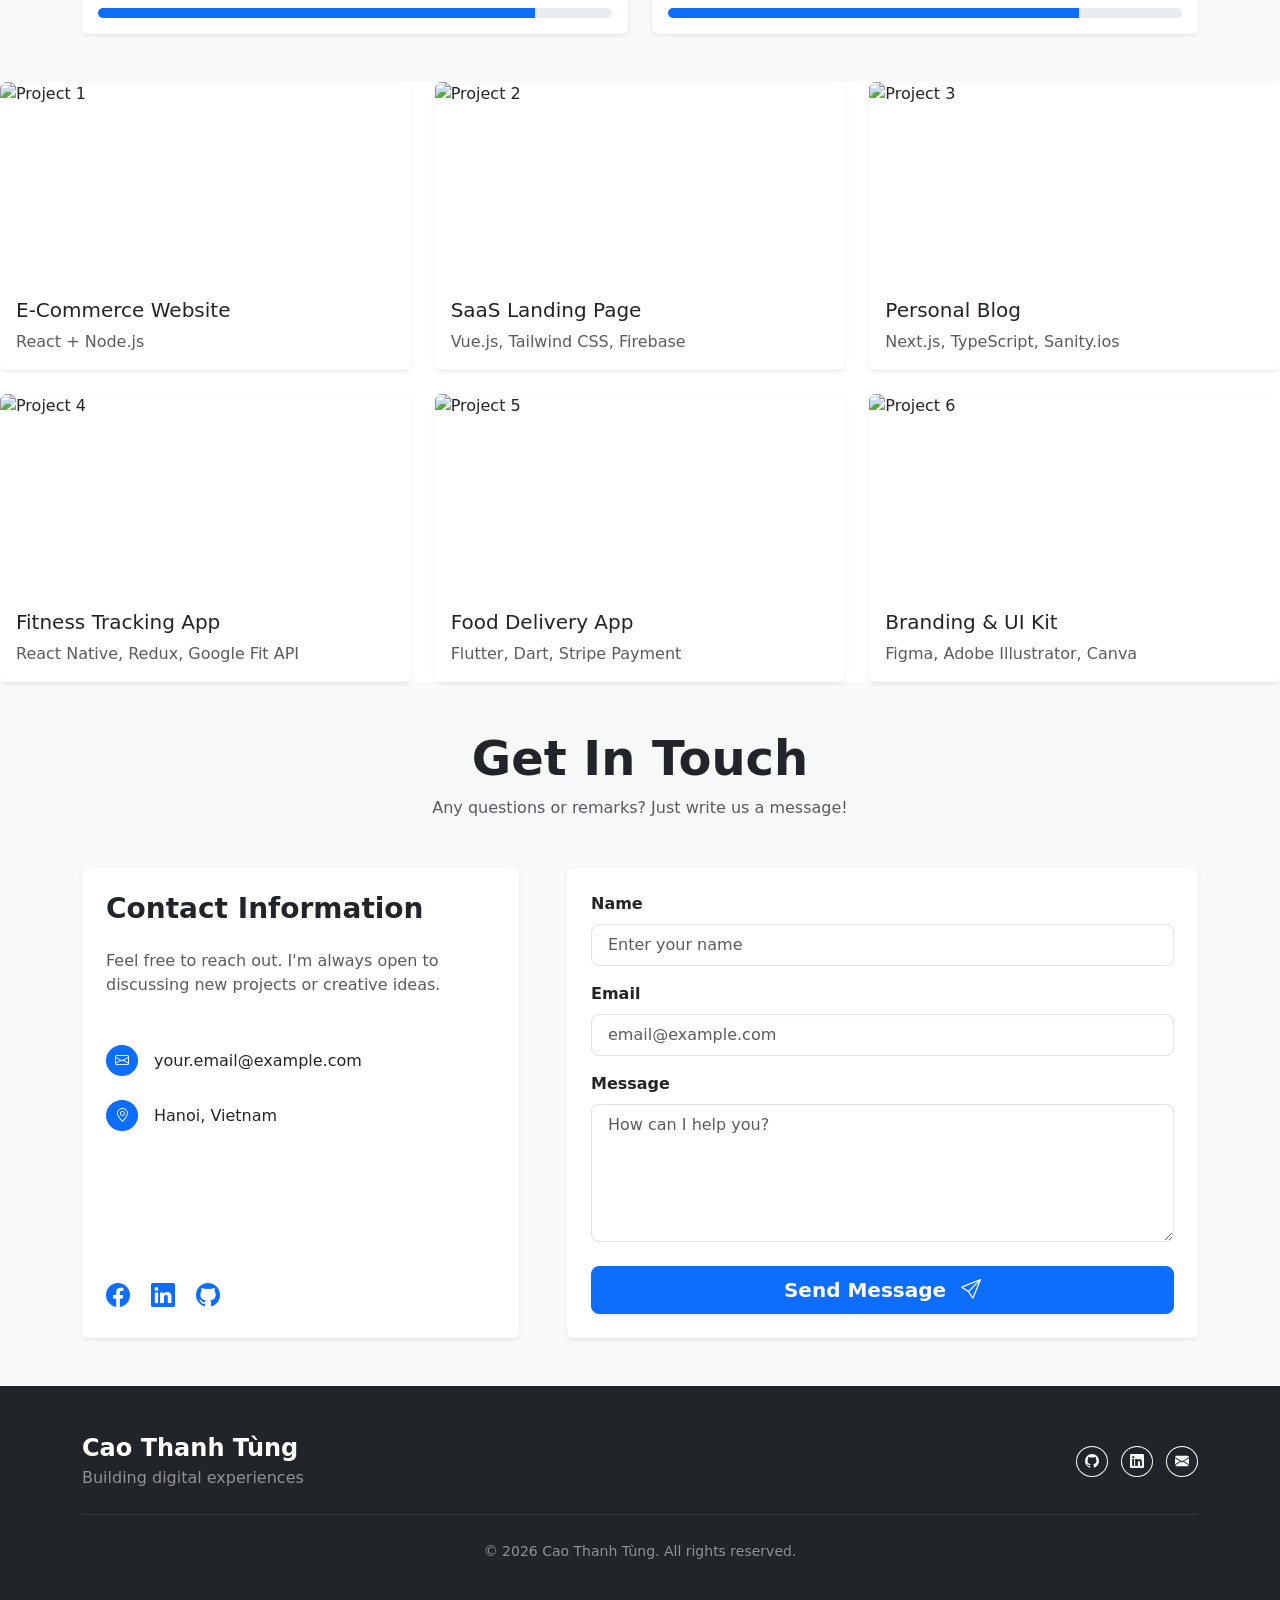
==== commit 941951f0: "[REFACTOR] Convert grid to Bootstrap cols" ====
--- a/session_02_bootstrap/projects/portfolio_bootstrap/index.html
+++ b/session_02_bootstrap/projects/portfolio_bootstrap/index.html
@@ -7,6 +7,16 @@
     <title>My Portfolio</title>
     <link href="https://cdn.jsdelivr.net/npm/bootstrap@5.3.2/dist/css/bootstrap.min.css" rel="stylesheet">
     <link href="https://cdn.jsdelivr.net/npm/bootstrap-icons@1.11.0/font/bootstrap-icons.css" rel="stylesheet">
+    <style>
+        .card-img-top {
+            height: 200px;
+            object-fit: cover;
+        }
+
+        section {
+            padding: 80px 0;
+        }
+    </style>
 </head>
 
 <body>
@@ -37,11 +47,258 @@
             </h1>
             <p class="lead mb-4 opacity-75">Full-Stack Developer | UI Designer | Problem Solver</p>
             <a href="#portfolio" class="btn btn-light btn-lg px-5 py-3 fw-semibold">
-                View My Work 
+                View My Work
             </a>
         </div>
     </section>
 
+    <!-- About section -->
+    <section id="about" class="py-5">
+        <div class="container">
+            <div class="row align-items-center g-5">
+                <div class="col-lg-5 text-center">
+                    <img src="https://theselfishmeme.co.uk/wp-content/uploads/2026/04/anh-avatar-gau-trang-cute-4.webp"
+                        class="rounded-circle img-fluid shadow-sm" alt="Profile Photo" style="max-width: 350px;">
+                </div>
+
+                <div class="col-lg-7">
+                    <h2 class="display-5 fw-bold mb-4">About Me</h2>
+                    <p class="lead text-primary fw-semibold">
+                        I'm a passionate developer with 3+ years of experience building web applications.
+                    </p>
+                    <p class="text-muted">
+                        Specialized in Frontend development with React and Vue. Also experienced in Backend with Node.js
+                        and Python.
+                    </p>
+                    <button class="btn btn-primary mt-3">Download CV</button>
+                </div>
+            </div>
+        </div>
+    </section>
+
+    <!-- Skill section -->
+    <section id="skills" class="py-5 bg-light">
+        <div class="container">
+            <h2 class="text-center mb-5 fw-bold">My Skills</h2>
+
+            <div class="row g-4">
+                <div class="col-md-6">
+                    <div class="p-3 bg-white rounded shadow-sm">
+                        <div class="d-flex justify-content-between mb-2">
+                            <span class="fw-bold">HTML5</span>
+                            <span class="text-primary fw-bold">95%</span>
+                        </div>
+                        <div class="progress" style="height: 10px;">
+                            <div class="progress-bar bg-primary" role="progressbar" style="width: 95%"
+                                aria-valuenow="95" aria-valuemin="0" aria-valuemax="100"></div>
+                        </div>
+                    </div>
+                </div>
+
+                <div class="col-md-6">
+                    <div class="p-3 bg-white rounded shadow-sm">
+                        <div class="d-flex justify-content-between mb-2">
+                            <span class="fw-bold">CSS3</span>
+                            <span class="text-primary fw-bold">90%</span>
+                        </div>
+                        <div class="progress" style="height: 10px;">
+                            <div class="progress-bar bg-primary" role="progressbar" style="width: 90%"
+                                aria-valuenow="90" aria-valuemin="0" aria-valuemax="100"></div>
+                        </div>
+                    </div>
+                </div>
+
+                <div class="col-md-6">
+                    <div class="p-3 bg-white rounded shadow-sm">
+                        <div class="d-flex justify-content-between mb-2">
+                            <span class="fw-bold">JavaScript</span>
+                            <span class="text-primary fw-bold">85%</span>
+                        </div>
+                        <div class="progress" style="height: 10px;">
+                            <div class="progress-bar bg-primary" role="progressbar" style="width: 85%"
+                                aria-valuenow="85" aria-valuemin="0" aria-valuemax="100"></div>
+                        </div>
+                    </div>
+                </div>
+
+                <div class="col-md-6">
+                    <div class="p-3 bg-white rounded shadow-sm">
+                        <div class="d-flex justify-content-between mb-2">
+                            <span class="fw-bold">React</span>
+                            <span class="text-primary fw-bold">80%</span>
+                        </div>
+                        <div class="progress" style="height: 10px;">
+                            <div class="progress-bar bg-primary" role="progressbar" style="width: 80%"
+                                aria-valuenow="80" aria-valuemin="0" aria-valuemax="100"></div>
+                        </div>
+                    </div>
+                </div>
+            </div>
+        </div>
+    </section>
+
+    <!-- Portfolio gallery -->
+    <div class="row g-4">
+        <div class="col-12 col-md-6 col-lg-4">
+            <div class="card h-100 shadow-sm border-0 overflow-hidden">
+                <img src="https://topmax.edu.vn/wp-content/uploads/2022/11/Cap-nhat-san-pham-noi-bat-giup-tao-doanh-thu-tot-hon.jpg"
+                    class="card-img-top" alt="Project 1">
+                <div class="card-body">
+                    <h5 class="card-title">E-Commerce Website</h5>
+                    <p class="card-text text-muted">React + Node.js</p>
+                </div>
+            </div>
+        </div>
+
+        <div class="col-12 col-md-6 col-lg-4">
+            <div class="card h-100 shadow-sm border-0 overflow-hidden">
+                <img src="https://gtvseo.com/wp-content/uploads/2023/12/giao-dien-trang-quan-tri-architectUI-html.png"
+                    class="card-img-top" alt="Project 2">
+                <div class="card-body">
+                    <h5 class="card-title">SaaS Landing Page</h5>
+                    <p class="card-text text-muted">Vue.js, Tailwind CSS, Firebase</p>
+                </div>
+            </div>
+        </div>
+
+        <div class="col-12 col-md-6 col-lg-4">
+            <div class="card h-100 shadow-sm border-0 overflow-hidden">
+                <img src="https://wiki.matbao.net/wp-content/uploads/2020/11/tao-blog-4.jpg" class="card-img-top"
+                    alt="Project 3">
+                <div class="card-body">
+                    <h5 class="card-title">Personal Blog</h5>
+                    <p class="card-text text-muted">Next.js, TypeScript, Sanity.ios</p>
+                </div>
+            </div>
+        </div>
+
+        <div class="col-12 col-md-6 col-lg-4">
+            <div class="card h-100 shadow-sm border-0 overflow-hidden">
+                <img src="https://s3-figma-hubfile-images-production.figma.com/hub/file/carousel/img/1a55bdf78e5147e00d8768113b6abf6685c1f010"
+                    class="card-img-top" alt="Project 4">
+                <div class="card-body">
+                    <h5 class="card-title">Fitness Tracking App</h5>
+                    <p class="card-text text-muted">React Native, Redux, Google Fit API</p>
+                </div>
+            </div>
+        </div>
+
+        <div class="col-12 col-md-6 col-lg-4">
+            <div class="card h-100 shadow-sm border-0 overflow-hidden">
+                <img src="https://s3-figma-hubfile-images-production.figma.com/hub/file/carousel/img/5e0b641cc11a8719c811d52944d0464dad96346f"
+                    class="card-img-top" alt="Project 5">
+                <div class="card-body">
+                    <h5 class="card-title">Food Delivery App</h5>
+                    <p class="card-text text-muted">Flutter, Dart, Stripe Payment</p>
+                </div>
+            </div>
+        </div>
+
+        <div class="col-12 col-md-6 col-lg-4">
+            <div class="card h-100 shadow-sm border-0 overflow-hidden">
+                <img src="https://s3-figma-hubfile-images-production.figma.com/hub/file/carousel/img/9c65e9dd6ca64df78eb61962e945c5432e232d32/d3db79f761b75fcf538e9f48d1d3a155e9aa5c12"
+                    class="card-img-top" alt="Project 6">
+                <div class="card-body">
+                    <h5 class="card-title">Branding & UI Kit</h5>
+                    <p class="card-text text-muted">Figma, Adobe Illustrator, Canva</p>
+                </div>
+            </div>
+        </div>
+    </div>
+
+    <!-- Contact Section -->
+    <section id="contact" class="py-5 bg-light">
+        <div class="container">
+            <div class="text-center mb-5">
+                <h2 class="display-5 fw-bold">Get In Touch</h2>
+                <p class="text-muted">Any questions or remarks? Just write us a message!</p>
+            </div>
+
+            <div class="row g-5">
+                <div class="col-lg-5">
+                    <div class="card border-0 shadow-sm h-100 p-4">
+                        <h3 class="fw-bold mb-4">Contact Information</h3>
+                        <p class="text-muted mb-5">Feel free to reach out. I'm always open to discussing new projects or
+                            creative ideas.</p>
+
+                        <div class="d-flex align-items-center mb-4">
+                            <div class="btn btn-primary btn-sm rounded-circle me-3">
+                                <i class="bi bi-envelope"></i>
+                            </div>
+                            <span>your.email@example.com</span>
+                        </div>
+
+                        <div class="d-flex align-items-center mb-4">
+                            <div class="btn btn-primary btn-sm rounded-circle me-3">
+                                <i class="bi bi-geo-alt"></i>
+                            </div>
+                            <span>Hanoi, Vietnam</span>
+                        </div>
+
+                        <div class="mt-auto pt-4">
+                            <a href="#" class="text-primary me-3 fs-4"><i class="bi bi-facebook"></i></a>
+                            <a href="#" class="text-primary me-3 fs-4"><i class="bi bi-linkedin"></i></a>
+                            <a href="#" class="text-primary fs-4"><i class="bi bi-github"></i></a>
+                        </div>
+                    </div>
+                </div>
+
+                <div class="col-lg-7">
+                    <form class="card border-0 shadow-sm p-4">
+                        <div class="mb-3">
+                            <label for="name" class="form-label fw-semibold">Name</label>
+                            <input type="text" class="form-control form-control-lg fs-6" id="name"
+                                placeholder="Enter your name" required>
+                        </div>
+                        <div class="mb-3">
+                            <label for="email" class="form-label fw-semibold">Email</label>
+                            <input type="email" class="form-control form-control-lg fs-6" id="email"
+                                placeholder="email@example.com" required>
+                        </div>
+                        <div class="mb-4">
+                            <label for="message" class="form-label fw-semibold">Message</label>
+                            <textarea class="form-control form-control-lg fs-6" id="message" rows="5"
+                                placeholder="How can I help you?" required></textarea>
+                        </div>
+                        <button type="submit" class="btn btn-primary btn-lg w-100 fw-bold shadow-sm">
+                            Send Message <i class="bi bi-send ms-2"></i>
+                        </button>
+                    </form>
+                </div>
+            </div>
+        </div>
+    </section>
+
+
+    <!-- Footer -->
+    <footer class="bg-dark text-white py-5">
+        <div class="container">
+            <div class="row align-items-center">
+                <div class="col-md-6 text-center text-md-start mb-4 mb-md-0">
+                    <h4 class="fw-bold mb-1">Cao Thanh Tùng</h4>
+                    <p class="text-white-50 mb-0">Building digital experiences</p>
+                </div>
+
+                <div class="col-md-6 text-center text-md-end">
+                    <a href="#" class="btn btn-outline-light btn-sm rounded-circle me-2" aria-label="GitHub">
+                        <i class="bi bi-github"></i>
+                    </a>
+                    <a href="#" class="btn btn-outline-light btn-sm rounded-circle me-2" aria-label="LinkedIn">
+                        <i class="bi bi-linkedin"></i>
+                    </a>
+                    <a href="#" class="btn btn-outline-light btn-sm rounded-circle" aria-label="Email">
+                        <i class="bi bi-envelope-fill"></i>
+                    </a>
+                </div>
+            </div>
+
+            <hr class="my-4 border-secondary">
+
+            <div class="text-center text-white-50">
+                <small>&copy; 2026 Cao Thanh Tùng. All rights reserved.</small>
+            </div>
+        </div>
+    </footer>
 
     <script src="https://cdn.jsdelivr.net/npm/bootstrap@5.3.2/dist/js/bootstrap.bundle.min.js"></script>
 </body>
